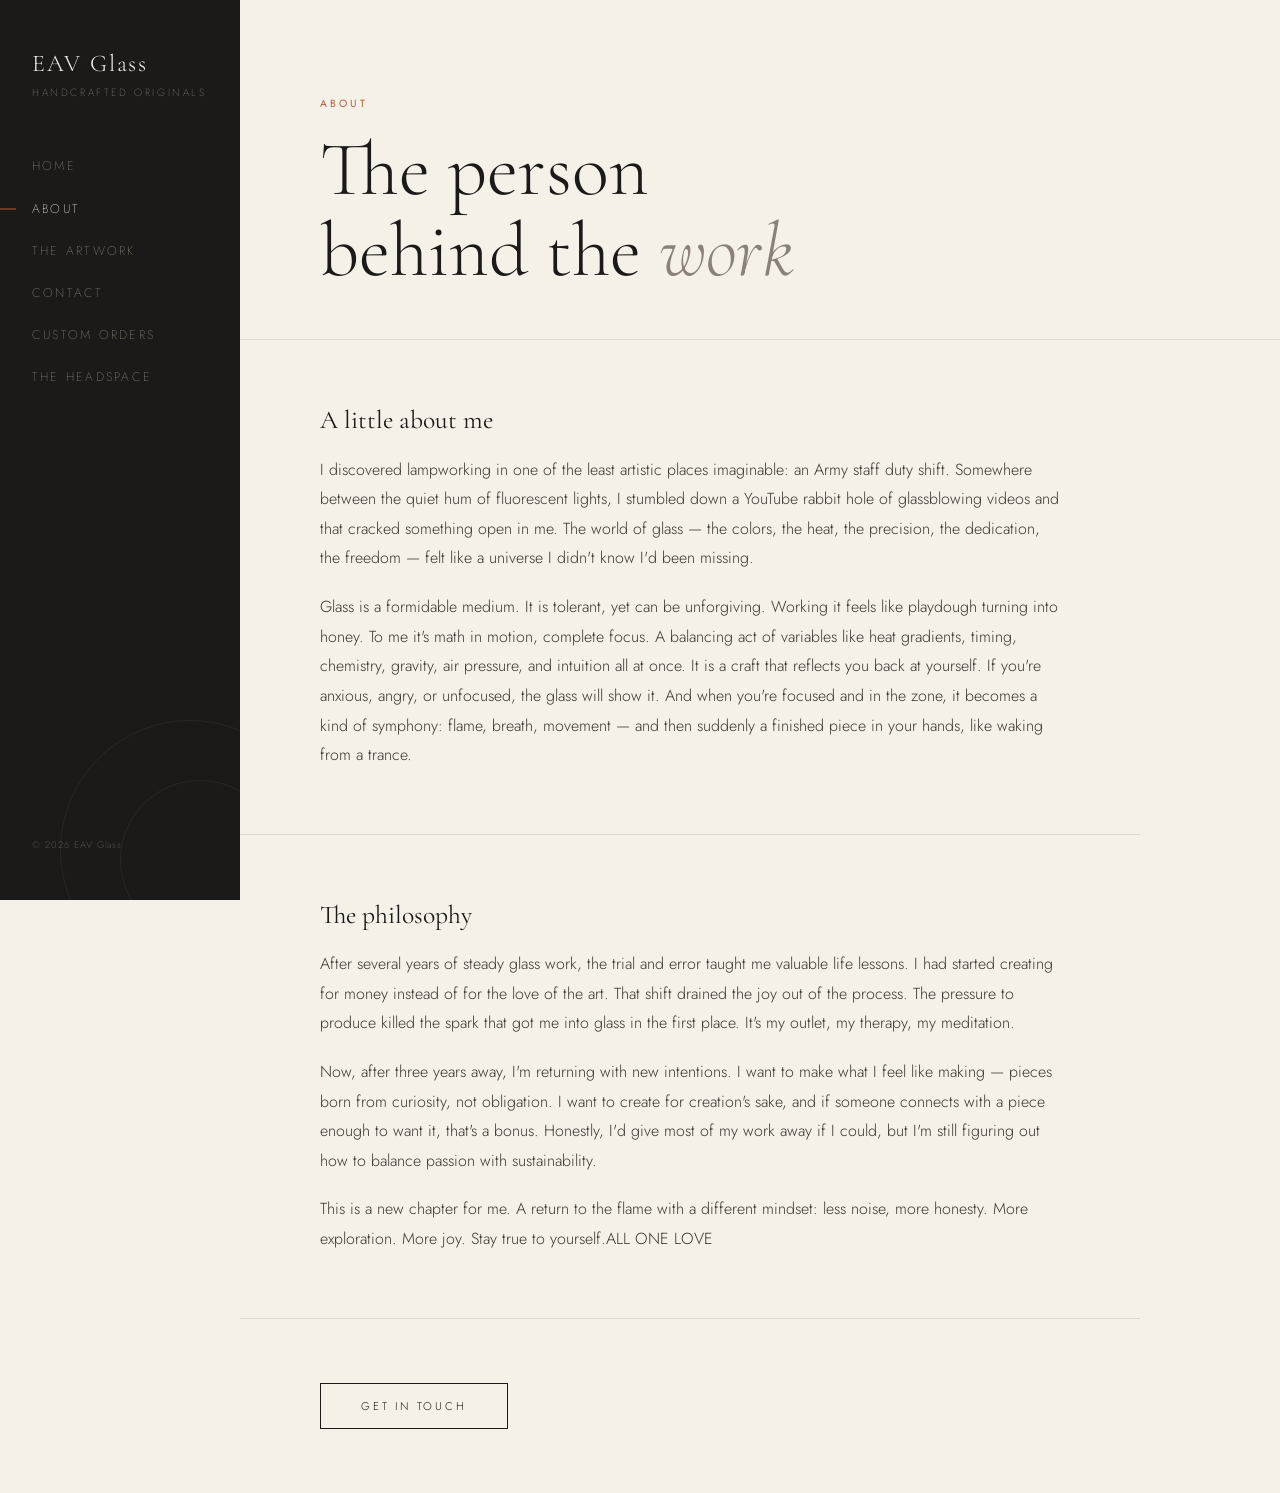
==== pages/about.html @ c484a0cb "key to the vault added" ====
<!DOCTYPE html>
<html lang="en">
<head>
  <!-- Google tag (gtag.js) -->
<script async src="https://www.googletagmanager.com/gtag/js?id=G-ZS3VT516W2"></script>
<script>
  window.dataLayer = window.dataLayer || [];
  function gtag(){dataLayer.push(arguments);}
  gtag('js', new Date());

  gtag('config', 'G-ZS3VT516W2');
</script>
  <meta charset="UTF-8" />
  <meta name="viewport" content="width=device-width, initial-scale=1.0" />
  <title>EAV Glass — About</title>
  <link rel="stylesheet" href="../assets/css/style.css" />
</head>
<body>

  <button id="hamburger" aria-label="Menu">
    <span></span><span></span><span></span>
  </button>
  <div id="nav-overlay"></div>

  <nav id="sidebar">
    <div class="nav-brand">
      <h1>EAV Glass</h1>
      <span>Handcrafted Originals</span>
    </div>
    <ul>
      <li><a href="../index.html">Home</a></li>
      <li><a href="about.html">About</a></li>
      <li><a href="artwork.html">The Artwork</a></li>
      <li><a href="contact.html">Contact</a></li>
      <li><a href="custom-orders.html">Custom Orders</a></li>
      <li><a href="headspace.html">The Headspace</a></li>
    </ul>
    <div class="nav-footer">&copy; 2026 EAV Glass</div>
  </nav>

  <main>
    <div class="page-hero">
      <p class="eyebrow">About</p>
      <h2>The person<br>behind the <em>work</em></h2>
    </div>

    <div class="content-section">
      <h3>A little about me</h3>
      <p>
        I discovered lampworking in one of the least artistic places imaginable: an Army staff duty shift. 
        Somewhere between the quiet hum of fluorescent lights, I stumbled down a YouTube rabbit hole of 
        glassblowing videos and that cracked something open in me. The world of glass — the colors, the heat, 
        the precision, the dedication, the freedom — felt like a universe I didn't know I'd been missing.
      </p>
      <p>
        Glass is a formidable medium. It is tolerant, yet can be unforgiving. Working it feels like 
        playdough turning into honey. To me it's math in motion, complete focus. A balancing act of 
        variables like heat gradients, timing, chemistry, gravity, air pressure, and intuition all at once. 
        It is a craft that reflects you back at yourself. If you're anxious, angry, or unfocused, the glass 
        will show it. And when you're focused and in the zone, it becomes a kind of symphony: flame, breath, 
        movement — and then suddenly a finished piece in your hands, like waking from a trance.
      </p>
    </div>

    <div class="content-section">
      <h3>The philosophy</h3>
      <p>
        After several years of steady glass work, the trial and error taught me valuable life lessons. 
        I had started creating for money instead of for the love of the art. That shift drained the joy 
        out of the process. The pressure to produce killed the spark that got me into glass in the first place. 
        It's my outlet, my therapy, my meditation.
      </p>
      <p>
        Now, after three years away, I'm returning with new intentions. I want to make what I feel like 
        making — pieces born from curiosity, not obligation. I want to create for creation's sake, and if 
        someone connects with a piece enough to want it, that's a bonus. Honestly, I'd give most of my work 
        away if I could, but I'm still figuring out how to balance passion with sustainability.
      </p>
      <p>
        This is a new chapter for me. A return to the flame with a different mindset: less noise, more 
        honesty. More exploration. More joy. Stay true to yourself.<a href="vault.html" style="color: inherit; text-decoration: none;">ALL ONE LOVE</a>
      </p>
    </div>

    <div class="content-section">
      <a href="contact.html" class="btn">Get in Touch</a>
    </div>
  </main>

  <script src="../assets/js/nav.js"></script>
</body>
</html>
---- assets/css/style.css ----
@import url('https://fonts.googleapis.com/css2?family=Cormorant+Garamond:ital,wght@0,300;0,400;0,600;1,300;1,400&family=Jost:wght@200;300;400&display=swap');

:root {
  --cream: #F5F0E8;
  --ink: #1C1A18;
  --warm-gray: #8A8278;
  --rust: #B85C38;
  --light-line: #DDD8CF;
  --nav-width: 240px;
}

*, *::before, *::after {
  box-sizing: border-box;
  margin: 0;
  padding: 0;
}

html { scroll-behavior: smooth; }

body {
  font-family: 'Jost', sans-serif;
  font-weight: 300;
  background: var(--cream);
  color: var(--ink);
  min-height: 100vh;
  display: flex;
}

/* ── SIDEBAR NAV ── */
nav#sidebar {
  position: fixed;
  top: 0;
  left: 0;
  width: var(--nav-width);
  height: 100vh;
  background: var(--ink);
  display: flex;
  flex-direction: column;
  padding: 3rem 2rem;
  z-index: 100;
  overflow: hidden;
}

nav#sidebar::before {
  content: '';
  position: absolute;
  bottom: -80px;
  right: -80px;
  width: 260px;
  height: 260px;
  border-radius: 50%;
  border: 1px solid rgba(255,255,255,0.06);
  pointer-events: none;
}
nav#sidebar::after {
  content: '';
  position: absolute;
  bottom: -40px;
  right: -40px;
  width: 160px;
  height: 160px;
  border-radius: 50%;
  border: 1px solid rgba(255,255,255,0.06);
  pointer-events: none;
}

.nav-brand {
  margin-bottom: 3rem;
}
.nav-brand h1 {
  font-family: 'Cormorant Garamond', serif;
  font-weight: 300;
  font-size: 1.5rem;
  color: var(--cream);
  letter-spacing: 0.08em;
  line-height: 1.3;
}
.nav-brand span {
  display: block;
  font-family: 'Jost', sans-serif;
  font-weight: 200;
  font-size: 0.65rem;
  color: var(--warm-gray);
  letter-spacing: 0.25em;
  text-transform: uppercase;
  margin-top: 0.35rem;
}

nav#sidebar ul {
  list-style: none;
  flex: 1;
}
nav#sidebar ul li {
  margin-bottom: 0.25rem;
}
nav#sidebar ul li a {
  display: block;
  font-family: 'Jost', sans-serif;
  font-weight: 200;
  font-size: 0.78rem;
  letter-spacing: 0.18em;
  text-transform: uppercase;
  color: var(--warm-gray);
  text-decoration: none;
  padding: 0.6rem 0;
  border-bottom: 1px solid transparent;
  transition: color 0.25s, border-color 0.25s;
  position: relative;
}
nav#sidebar ul li a::before {
  content: '';
  position: absolute;
  left: -2rem;
  top: 50%;
  transform: translateY(-50%);
  width: 0;
  height: 1px;
  background: var(--rust);
  transition: width 0.25s;
}
nav#sidebar ul li a:hover,
nav#sidebar ul li a.active {
  color: var(--cream);
}
nav#sidebar ul li a:hover::before,
nav#sidebar ul li a.active::before {
  width: 1rem;
}

.nav-footer {
  font-size: 0.6rem;
  color: rgba(138,130,120,0.5);
  letter-spacing: 0.1em;
}

/* ── MOBILE HAMBURGER ── */
#hamburger {
  display: none;
  position: fixed;
  top: 1.2rem;
  right: 1.2rem;
  z-index: 200;
  background: var(--ink);
  border: none;
  cursor: pointer;
  padding: 0.6rem;
  flex-direction: column;
  gap: 5px;
}
#hamburger span {
  display: block;
  width: 24px;
  height: 1.5px;
  background: var(--cream);
  transition: all 0.3s;
}
#nav-overlay {
  display: none;
  position: fixed;
  inset: 0;
  background: rgba(0,0,0,0.5);
  z-index: 99;
}

/* ── MAIN CONTENT ── */
main {
  margin-left: var(--nav-width);
  flex: 1;
  min-height: 100vh;
}

/* ── PAGE HERO ── */
.page-hero {
  padding: 6rem 5rem 3rem;
  border-bottom: 1px solid var(--light-line);
  position: relative;
}
.page-hero .eyebrow {
  font-size: 0.65rem;
  letter-spacing: 0.3em;
  text-transform: uppercase;
  color: var(--rust);
  margin-bottom: 1.2rem;
  font-weight: 400;
}
.page-hero h2 {
  font-family: 'Cormorant Garamond', serif;
  font-weight: 300;
  font-size: clamp(2.8rem, 6vw, 5rem);
  line-height: 1.05;
  color: var(--ink);
  max-width: 700px;
}
.page-hero h2 em {
  font-style: italic;
  color: var(--warm-gray);
}

/* ── CONTENT SECTIONS ── */
.content-section {
  padding: 4rem 5rem;
  border-bottom: 1px solid var(--light-line);
  max-width: 900px;
}
.content-section:last-child {
  border-bottom: none;
}
.content-section p {
  font-size: 1rem;
  line-height: 1.85;
  color: #3A3631;
  margin-bottom: 1.2rem;
}
.content-section p:last-child { margin-bottom: 0; }

.content-section h3 {
  font-family: 'Cormorant Garamond', serif;
  font-weight: 400;
  font-size: 1.6rem;
  margin-bottom: 1.2rem;
  color: var(--ink);
}

/* ── GRID CARDS ── */
.card-grid {
  display: grid;
  grid-template-columns: repeat(auto-fill, minmax(260px, 1fr));
  gap: 1.5px;
  background: var(--light-line);
  margin: 0;
}
.card {
  background: var(--cream);
  padding: 2.5rem 2rem;
  transition: background 0.2s;
}
.card:hover { background: #EDE8DF; }
.card .card-label {
  font-size: 0.6rem;
  letter-spacing: 0.3em;
  text-transform: uppercase;
  color: var(--rust);
  margin-bottom: 0.8rem;
}
.card h4 {
  font-family: 'Cormorant Garamond', serif;
  font-weight: 400;
  font-size: 1.3rem;
  margin-bottom: 0.6rem;
}
.card p {
  font-size: 0.82rem;
  color: var(--warm-gray);
  line-height: 1.6;
}

/* ── ARTWORK PLACEHOLDER ── */
.artwork-placeholder {
  aspect-ratio: 3/4;
  background: var(--light-line);
  display: flex;
  align-items: center;
  justify-content: center;
  font-size: 0.65rem;
  letter-spacing: 0.2em;
  text-transform: uppercase;
  color: var(--warm-gray);
  position: relative;
  overflow: hidden;
}
.artwork-placeholder::before {
  content: '';
  position: absolute;
  inset: 12px;
  border: 1px solid rgba(138,130,120,0.3);
}

/* ── FORM ── */
.form-group {
  margin-bottom: 1.8rem;
}
.form-group label {
  display: block;
  font-size: 0.65rem;
  letter-spacing: 0.25em;
  text-transform: uppercase;
  color: var(--warm-gray);
  margin-bottom: 0.5rem;
}
.form-group input,
.form-group textarea,
.form-group select {
  width: 100%;
  background: transparent;
  border: none;
  border-bottom: 1px solid var(--light-line);
  padding: 0.6rem 0;
  font-family: 'Jost', sans-serif;
  font-weight: 300;
  font-size: 0.95rem;
  color: var(--ink);
  outline: none;
  transition: border-color 0.2s;
}
.form-group input:focus,
.form-group textarea:focus,
.form-group select:focus {
  border-color: var(--rust);
}
.form-group textarea {
  resize: vertical;
  min-height: 120px;
}
.form-group select option { background: var(--cream); }

.btn {
  display: inline-block;
  font-family: 'Jost', sans-serif;
  font-weight: 300;
  font-size: 0.7rem;
  letter-spacing: 0.25em;
  text-transform: uppercase;
  padding: 0.9rem 2.5rem;
  border: 1px solid var(--ink);
  background: transparent;
  color: var(--ink);
  cursor: pointer;
  transition: background 0.2s, color 0.2s;
  text-decoration: none;
}
.btn:hover {
  background: var(--ink);
  color: var(--cream);
}
.btn-rust {
  border-color: var(--rust);
  color: var(--rust);
}
.btn-rust:hover {
  background: var(--rust);
  color: var(--cream);
}

/* ── DIVIDER LINE ── */
.thin-line {
  height: 1px;
  background: var(--light-line);
  margin: 2rem 0;
}

/* ── PAGE TRANSITIONS ── */
main { animation: fadeIn 0.4s ease; }
@keyframes fadeIn {
  from { opacity: 0; transform: translateY(8px); }
  to   { opacity: 1; transform: translateY(0); }
}

/* ── RESPONSIVE ── */
@media (max-width: 768px) {
  nav#sidebar {
    transform: translateX(-100%);
    transition: transform 0.3s ease;
  }
  nav#sidebar.open {
    transform: translateX(0);
  }
  #hamburger { display: flex; }
  #nav-overlay.visible { display: block; }
  main { margin-left: 0; }
  .page-hero { padding: 5rem 1.5rem 2.5rem; }
  .content-section { padding: 2.5rem 1.5rem; }
}
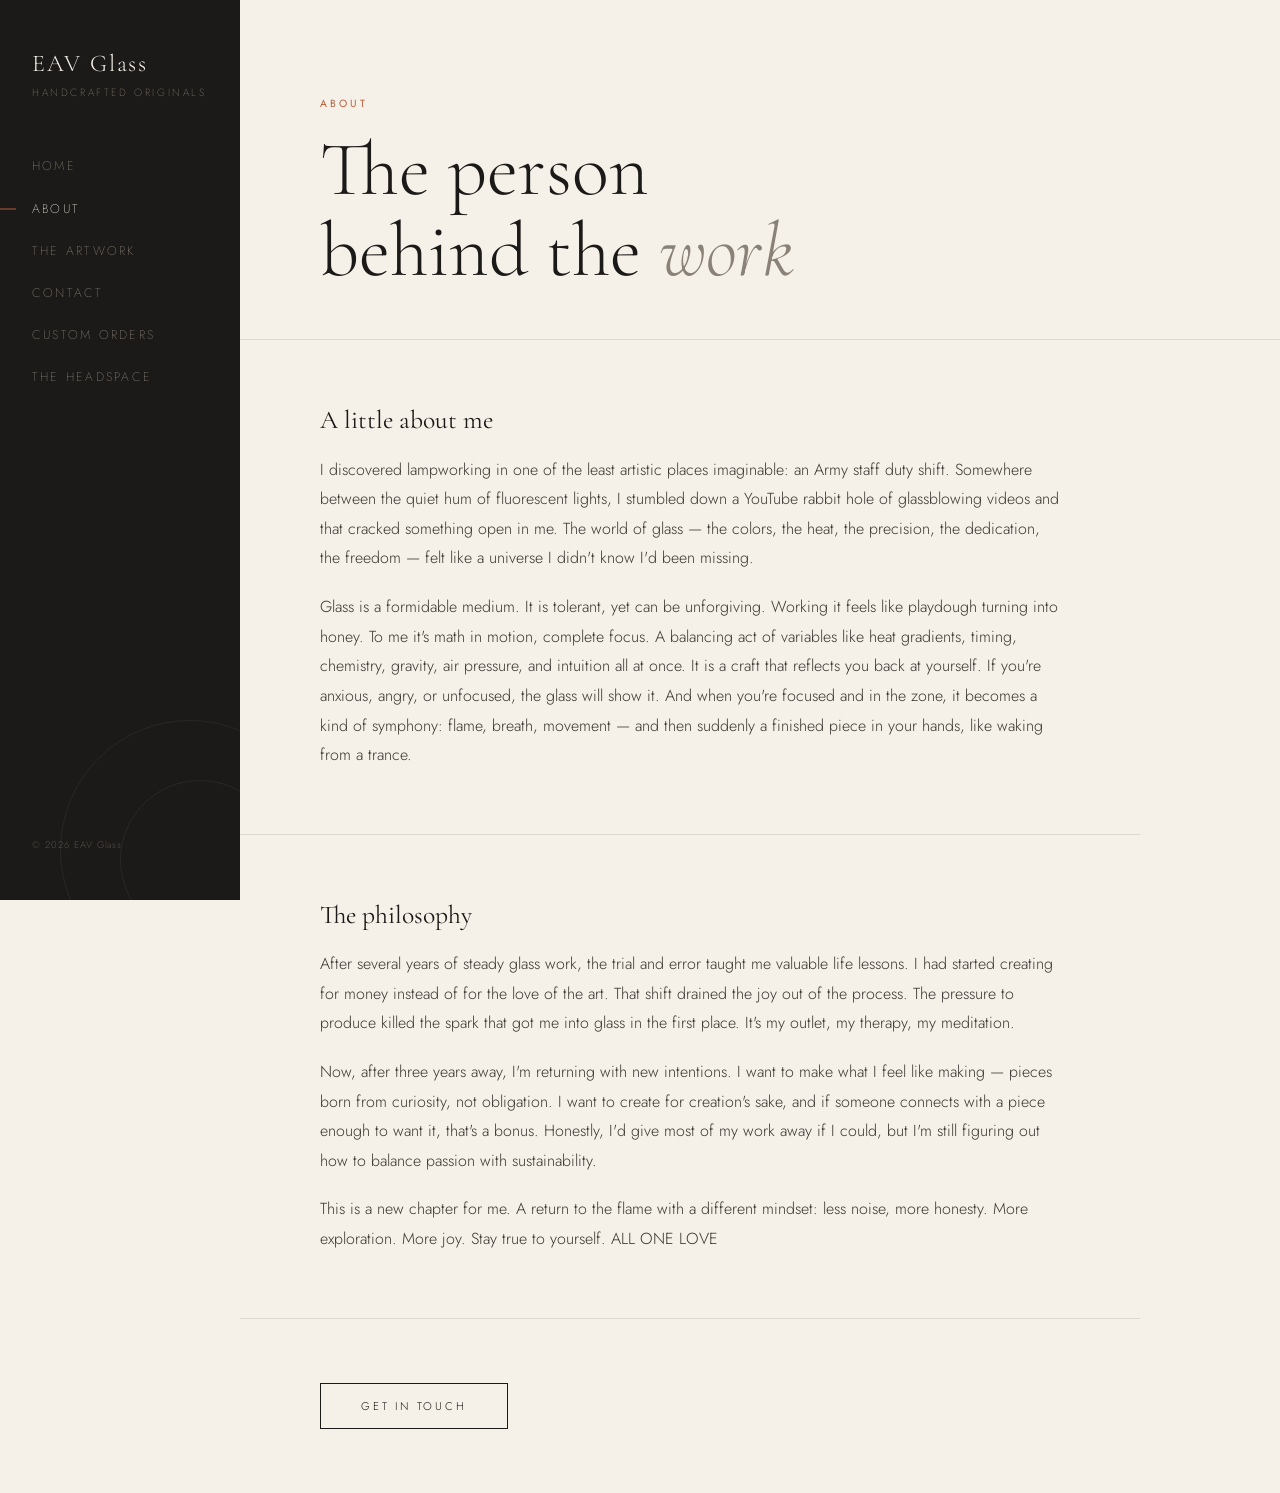
==== commit 315d90db: "key to the vault added spacing" ====
--- a/pages/about.html
+++ b/pages/about.html
@@ -78,7 +78,7 @@
       </p>
       <p>
         This is a new chapter for me. A return to the flame with a different mindset: less noise, more 
-        honesty. More exploration. More joy. Stay true to yourself.<a href="vault.html" style="color: inherit; text-decoration: none;">ALL ONE LOVE</a>
+        honesty. More exploration. More joy. Stay true to yourself.<a href="vault.html" style="color: inherit; text-decoration: none;"> ALL ONE LOVE</a>
       </p>
     </div>
 
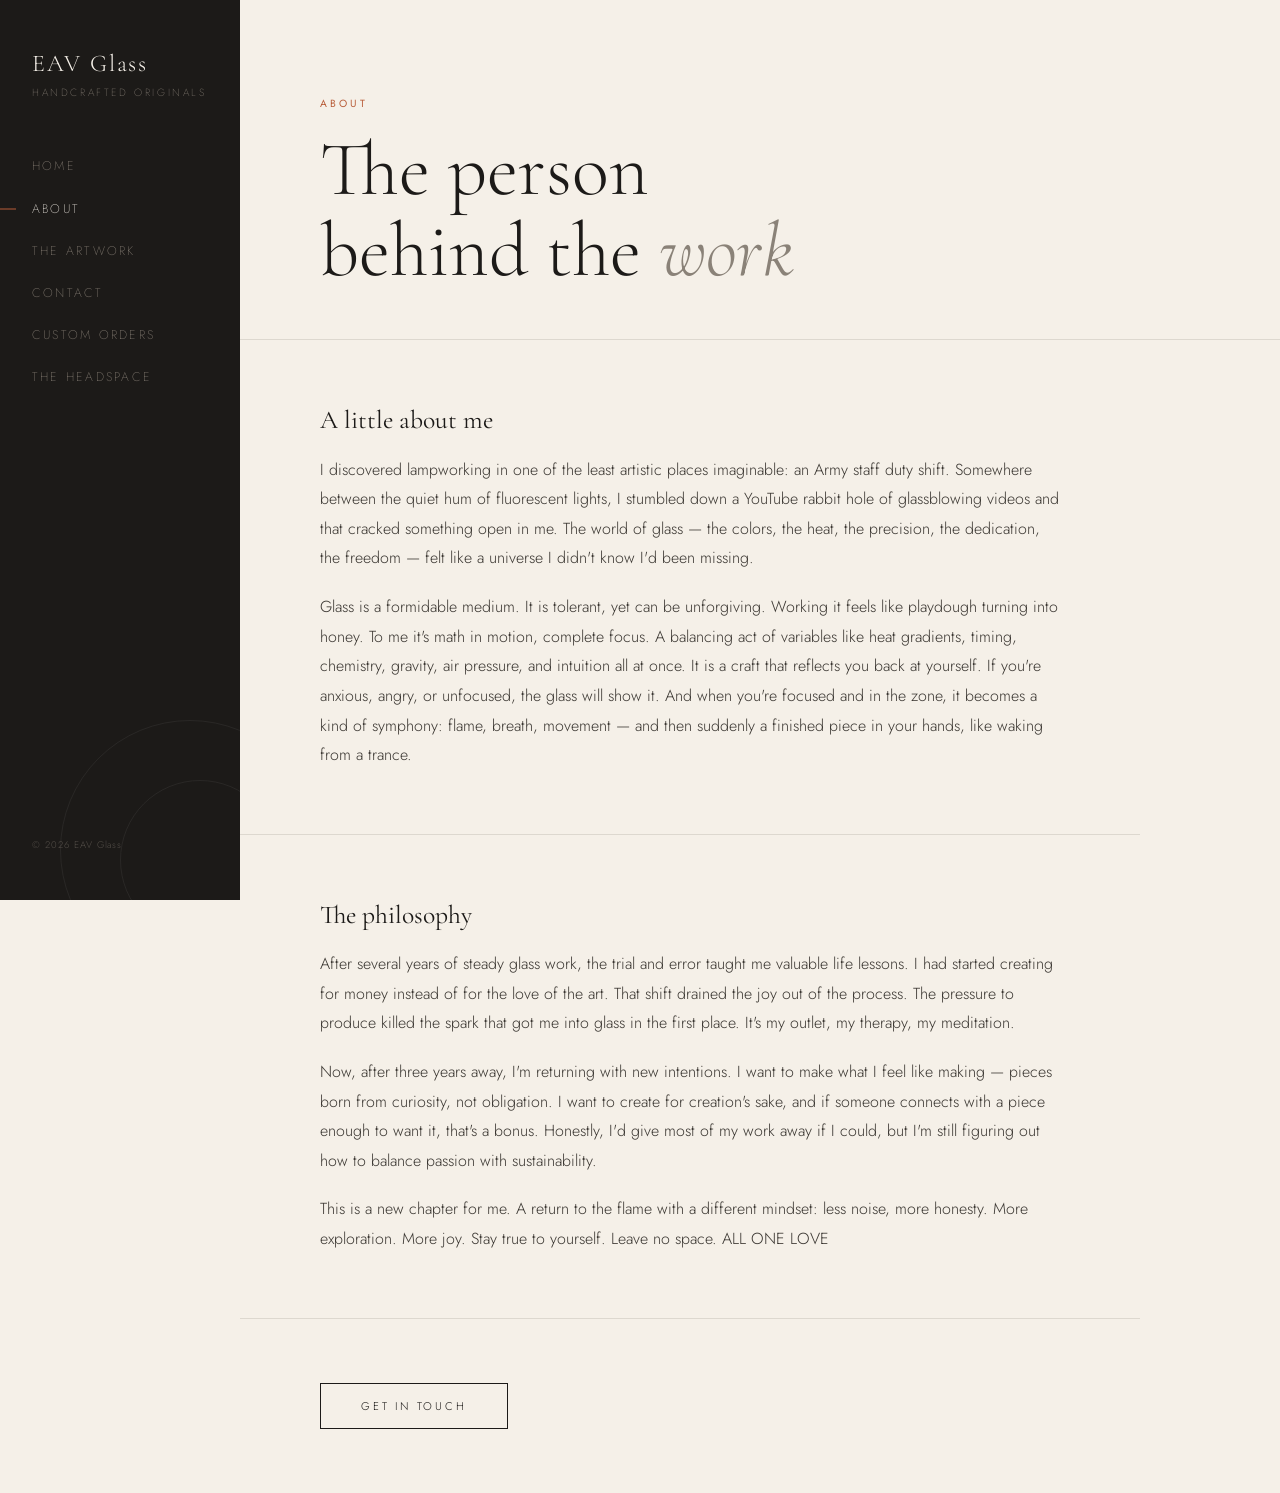
==== commit c430c2c6: "final updates to clue for link" ====
--- a/pages/about.html
+++ b/pages/about.html
@@ -78,7 +78,7 @@
       </p>
       <p>
         This is a new chapter for me. A return to the flame with a different mindset: less noise, more 
-        honesty. More exploration. More joy. Stay true to yourself.<a href="vault.html" style="color: inherit; text-decoration: none;"> ALL ONE LOVE</a>
+        honesty. More exploration. More joy. Stay true to yourself. Leave no space. <a href="vault.html" style="color: inherit; text-decoration: none;"> ALL ONE LOVE</a>
       </p>
     </div>
 
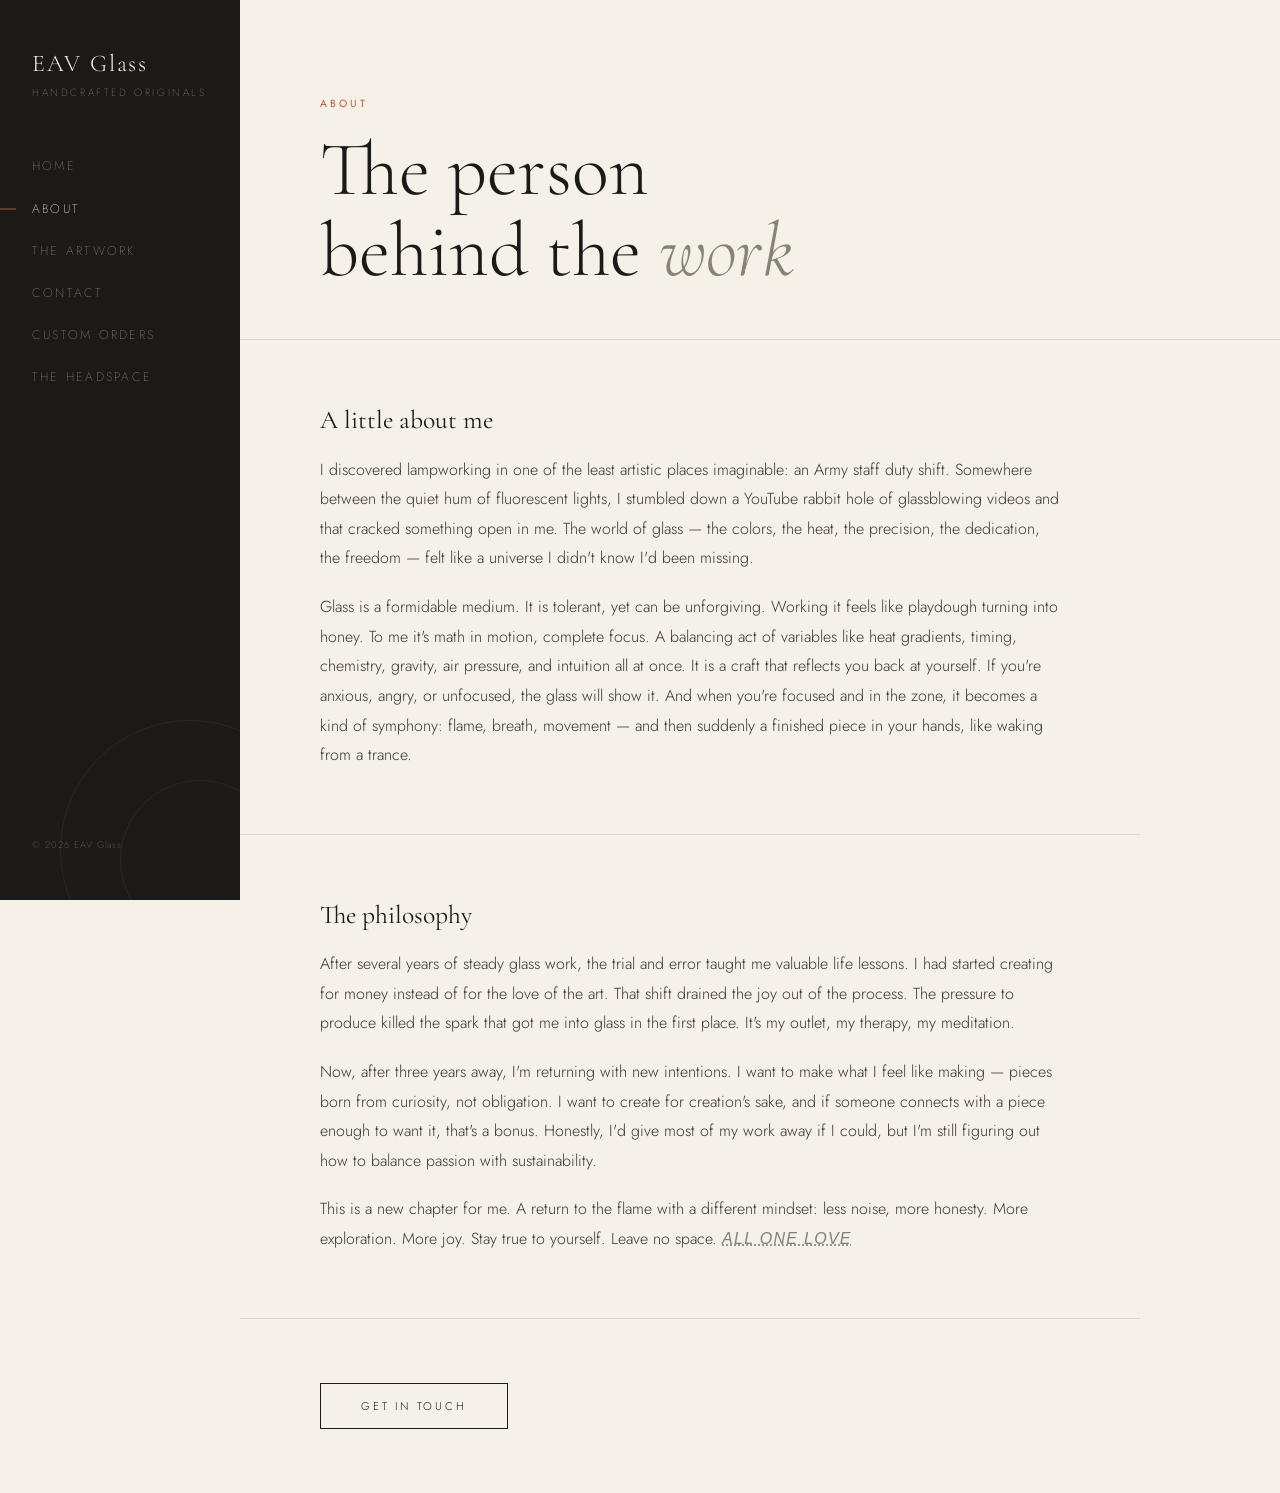
==== commit e815e352: "updated easter egg button to make more visible" ====
--- a/pages/about.html
+++ b/pages/about.html
@@ -78,7 +78,7 @@
       </p>
       <p>
         This is a new chapter for me. A return to the flame with a different mindset: less noise, more 
-        honesty. More exploration. More joy. Stay true to yourself. Leave no space. <a href="vault.html" style="color: inherit; text-decoration: none;"> ALL ONE LOVE</a>
+        honesty. More exploration. More joy. Stay true to yourself. Leave no space. <a href="vault.html" style="color: inherit; text-decoration: underline dotted; opacity: 0.6; letter-spacing: 0.08em; font-style: italic;">ALL ONE LOVE</a>
       </p>
     </div>
 
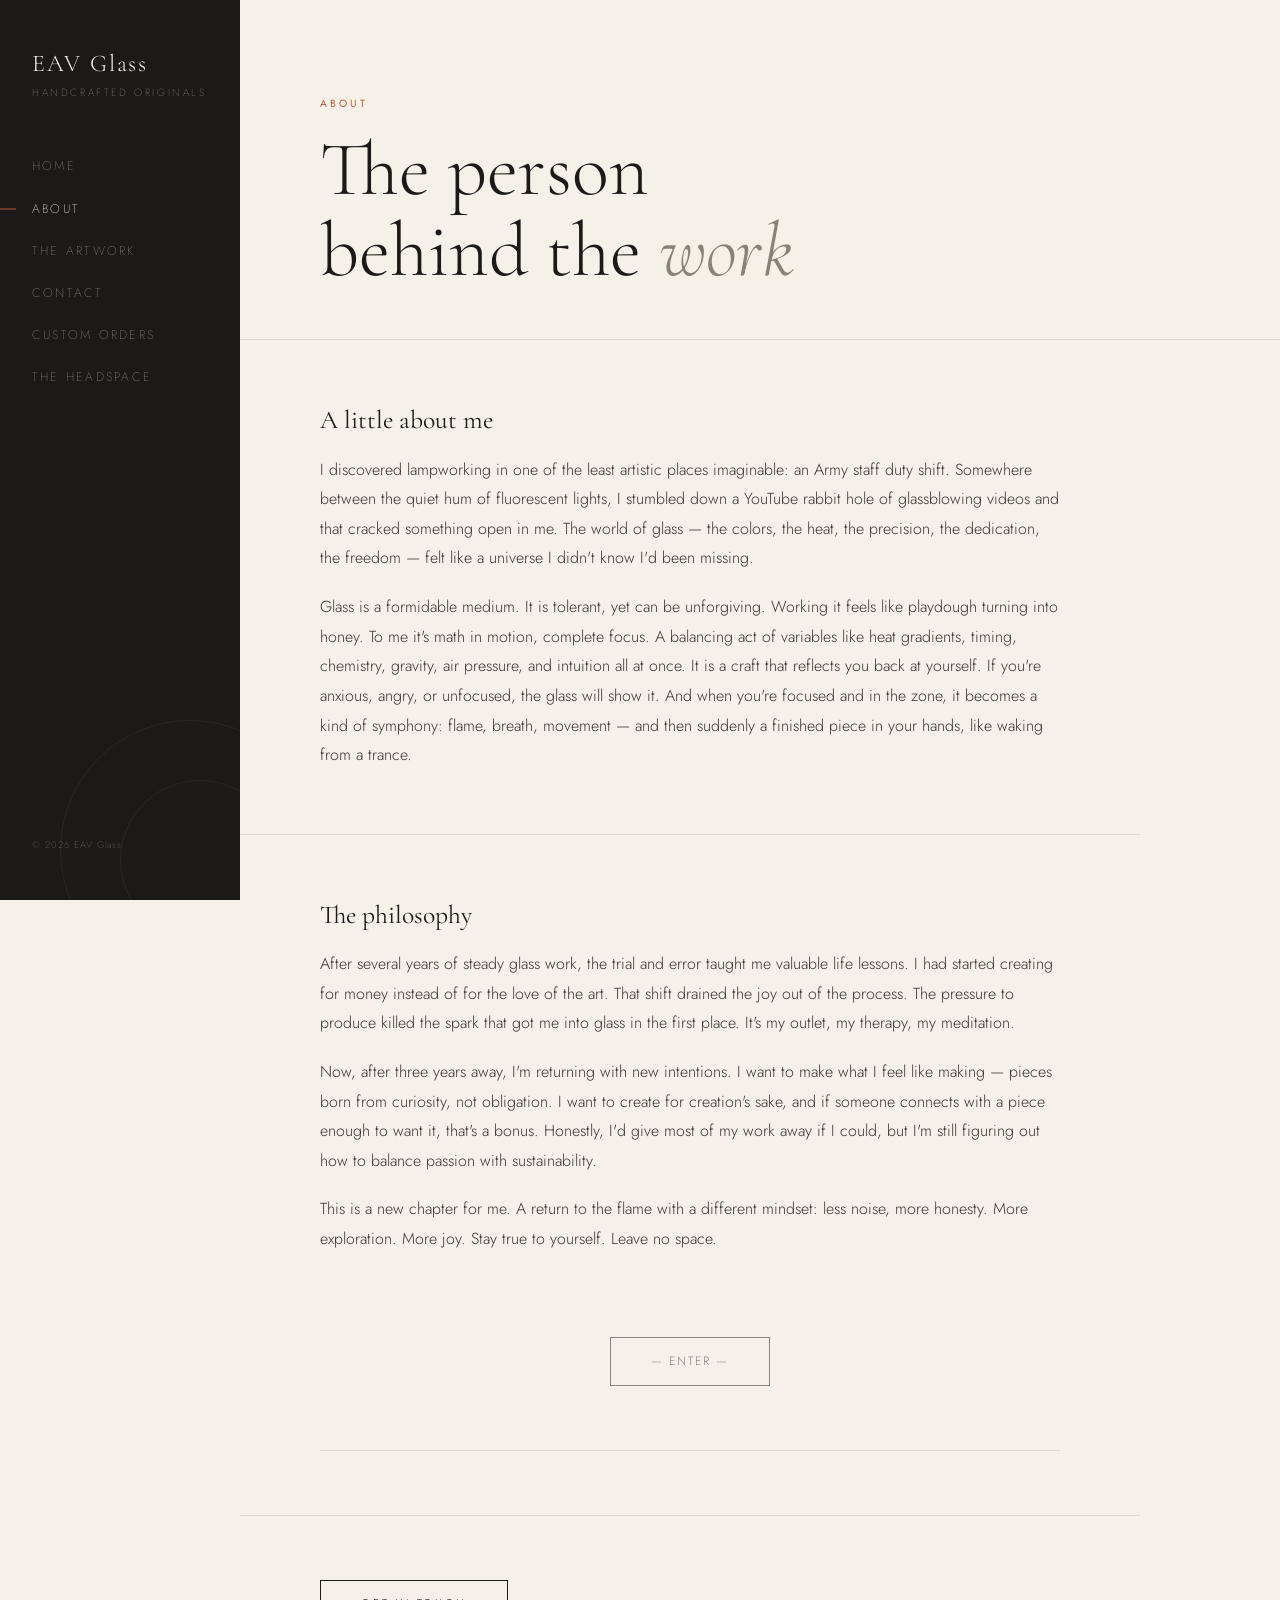
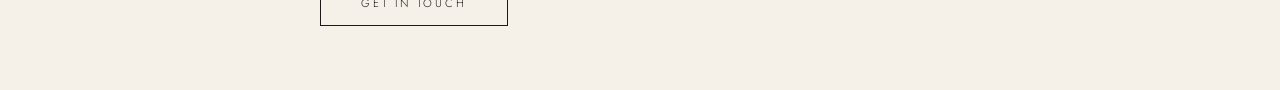
==== commit 3e1bcbed: "updated easter egg button to make more visible" ====
--- a/pages/about.html
+++ b/pages/about.html
@@ -78,7 +78,9 @@
       </p>
       <p>
         This is a new chapter for me. A return to the flame with a different mindset: less noise, more 
-        honesty. More exploration. More joy. Stay true to yourself. Leave no space. <a href="vault.html" style="color: inherit; text-decoration: underline dotted; opacity: 0.6; letter-spacing: 0.08em; font-style: italic;">ALL ONE LOVE</a>
+        honesty. More exploration. More joy. Stay true to yourself. Leave no space.<div class="content-section" style="text-align: center;">
+  <a href="vault.html" class="btn" style="background: transparent; border: 1px solid currentColor; opacity: 0.5; letter-spacing: 0.15em; font-size: 0.75rem;">— ENTER —</a>
+</div>
       </p>
     </div>
 
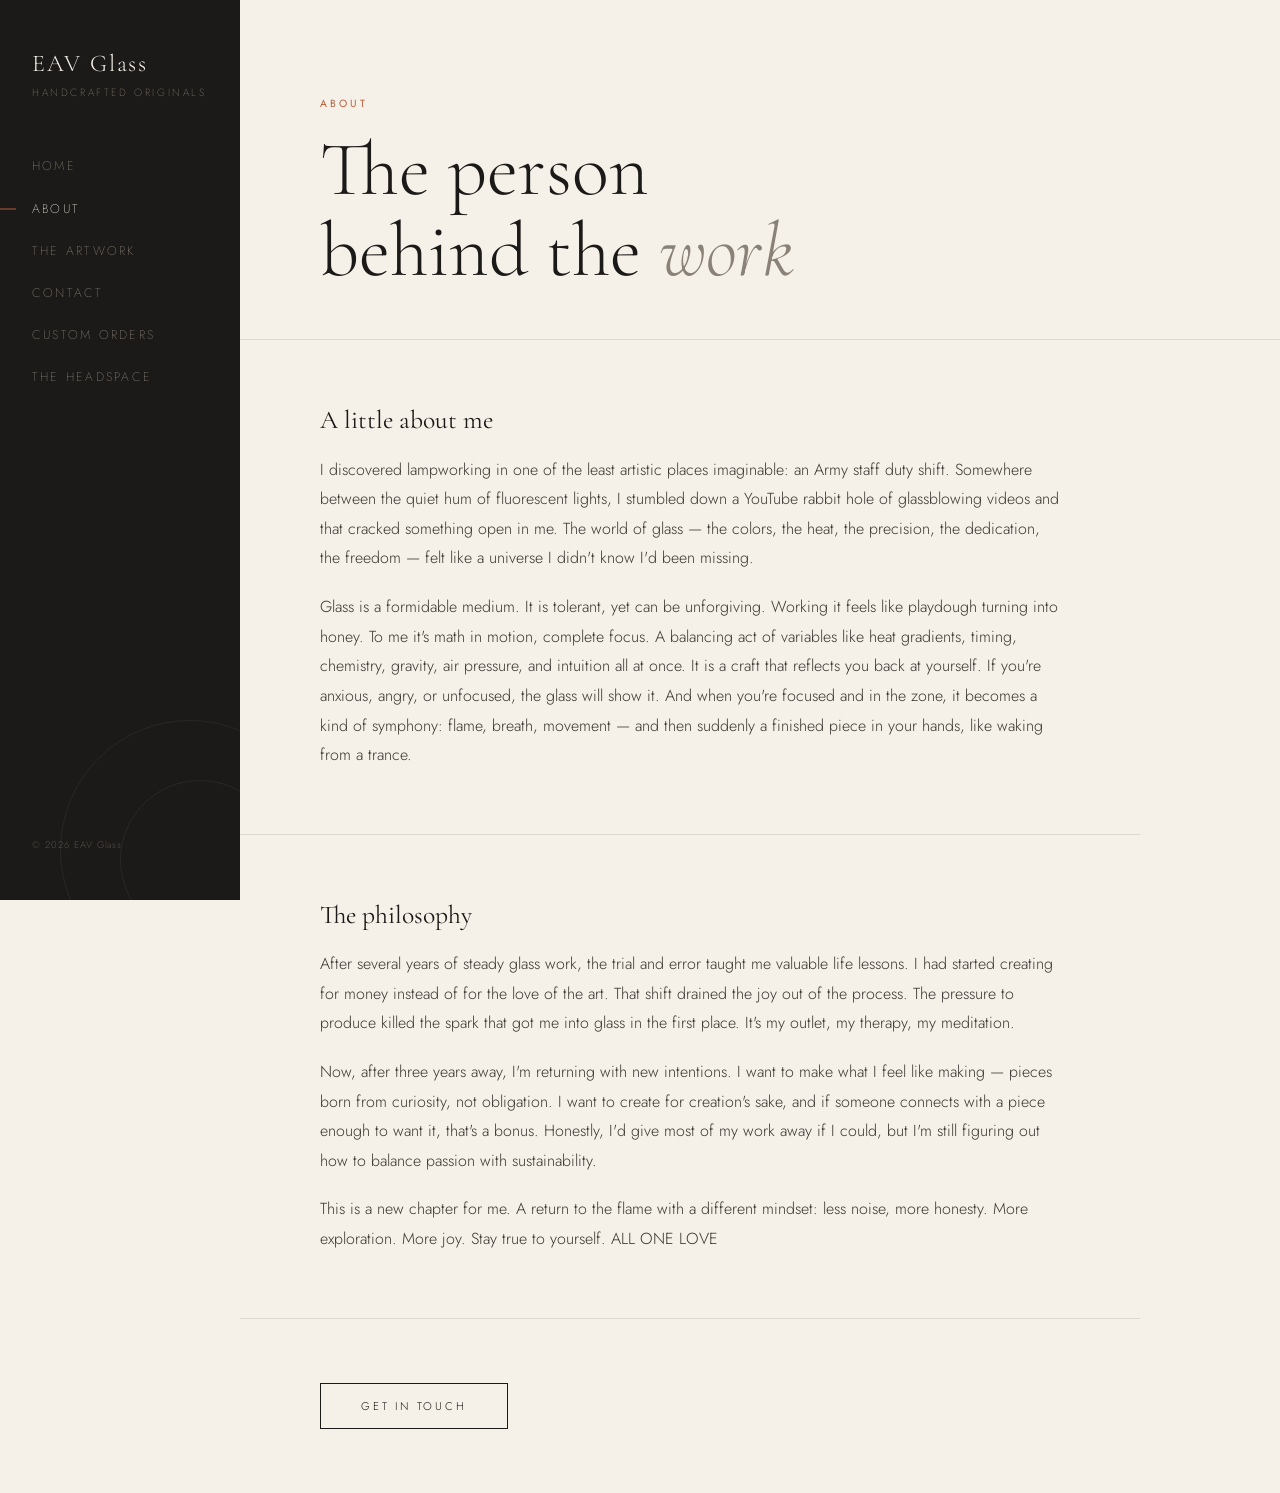
==== commit 1b118d8c: "updated easter egg again returned to original" ====
--- a/pages/about.html
+++ b/pages/about.html
@@ -78,10 +78,7 @@
       </p>
       <p>
         This is a new chapter for me. A return to the flame with a different mindset: less noise, more 
-        honesty. More exploration. More joy. Stay true to yourself. Leave no space.<div class="content-section" style="text-align: center;">
-  <a href="vault.html" class="btn" style="background: transparent; border: 1px solid currentColor; opacity: 0.5; letter-spacing: 0.15em; font-size: 0.75rem;">— ENTER —</a>
-</div>
-      </p>
+        honesty. More exploration. More joy. Stay true to yourself. <a href="vault.html" style="color: inherit; text-decoration: none;"> ALL ONE LOVE</a>
     </div>
 
     <div class="content-section">
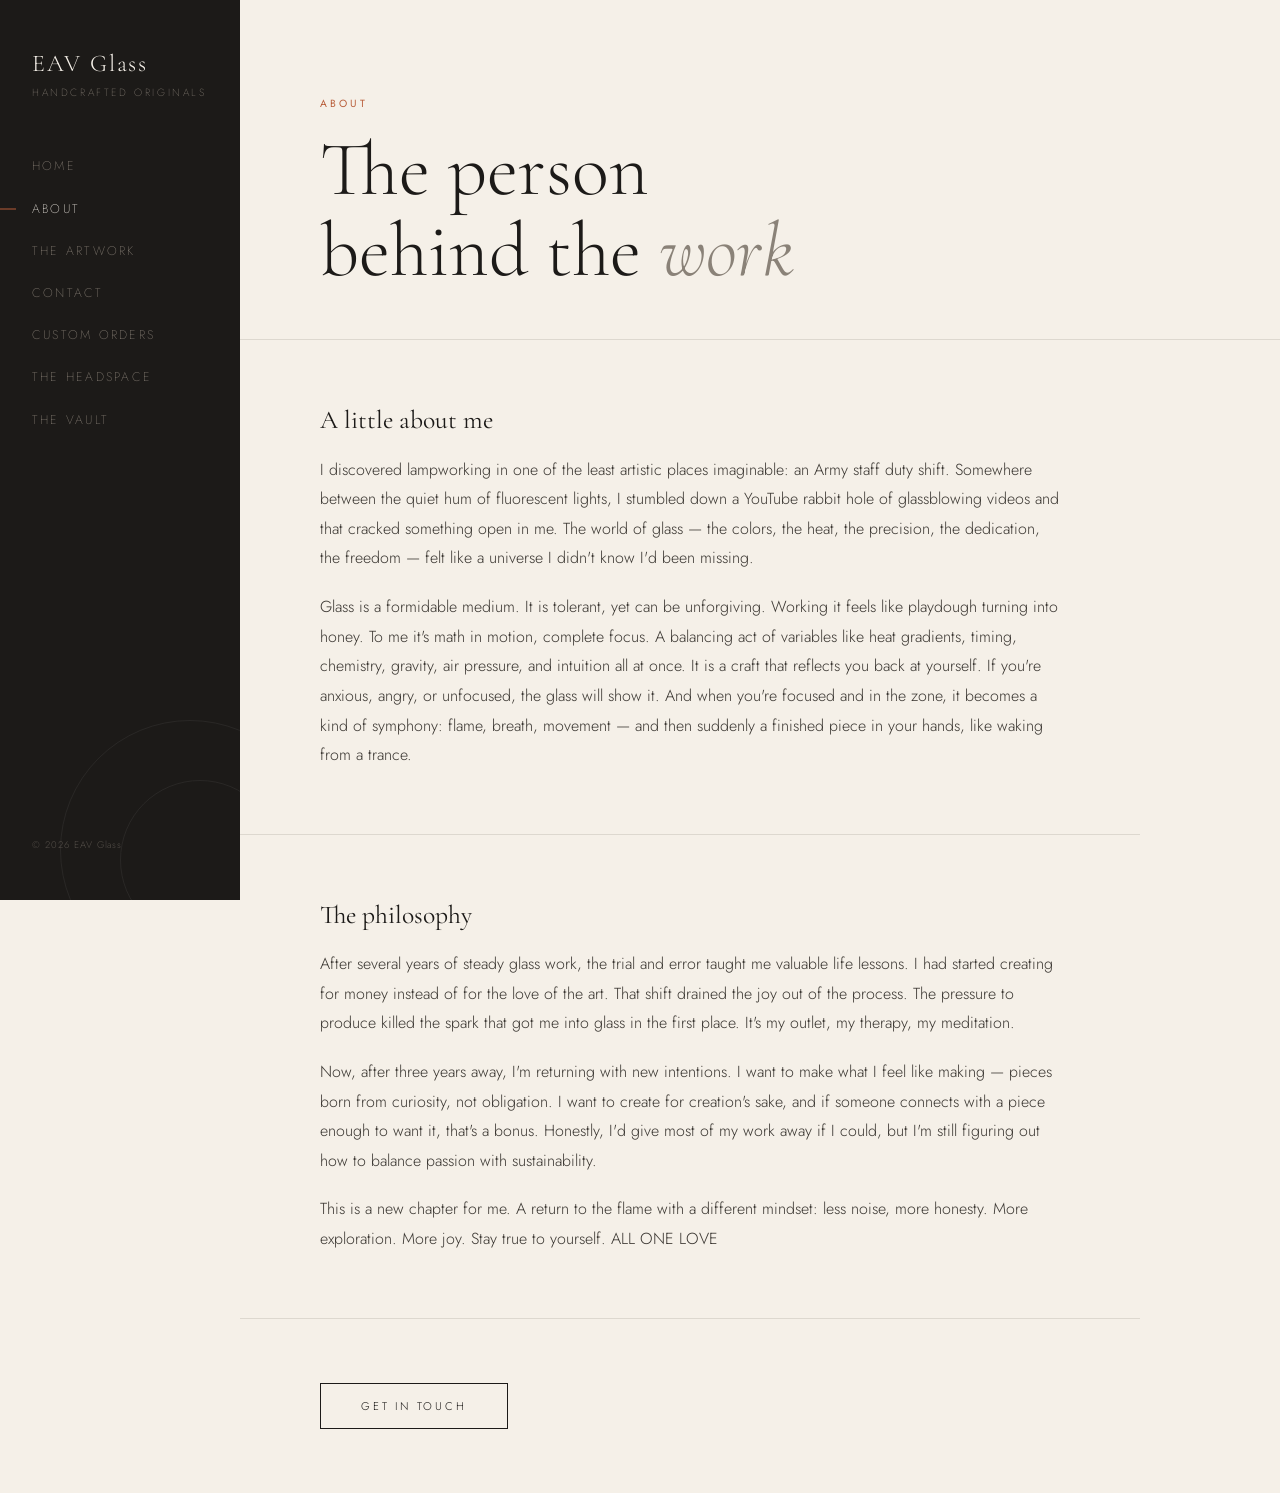
==== commit 835ebc56: "added The vault page instead of hidden easter egg" ====
--- a/pages/about.html
+++ b/pages/about.html
@@ -34,6 +34,7 @@
       <li><a href="contact.html">Contact</a></li>
       <li><a href="custom-orders.html">Custom Orders</a></li>
       <li><a href="headspace.html">The Headspace</a></li>
+      <li><a href="vault.html">The Vault</a></li>
     </ul>
     <div class="nav-footer">&copy; 2026 EAV Glass</div>
   </nav>
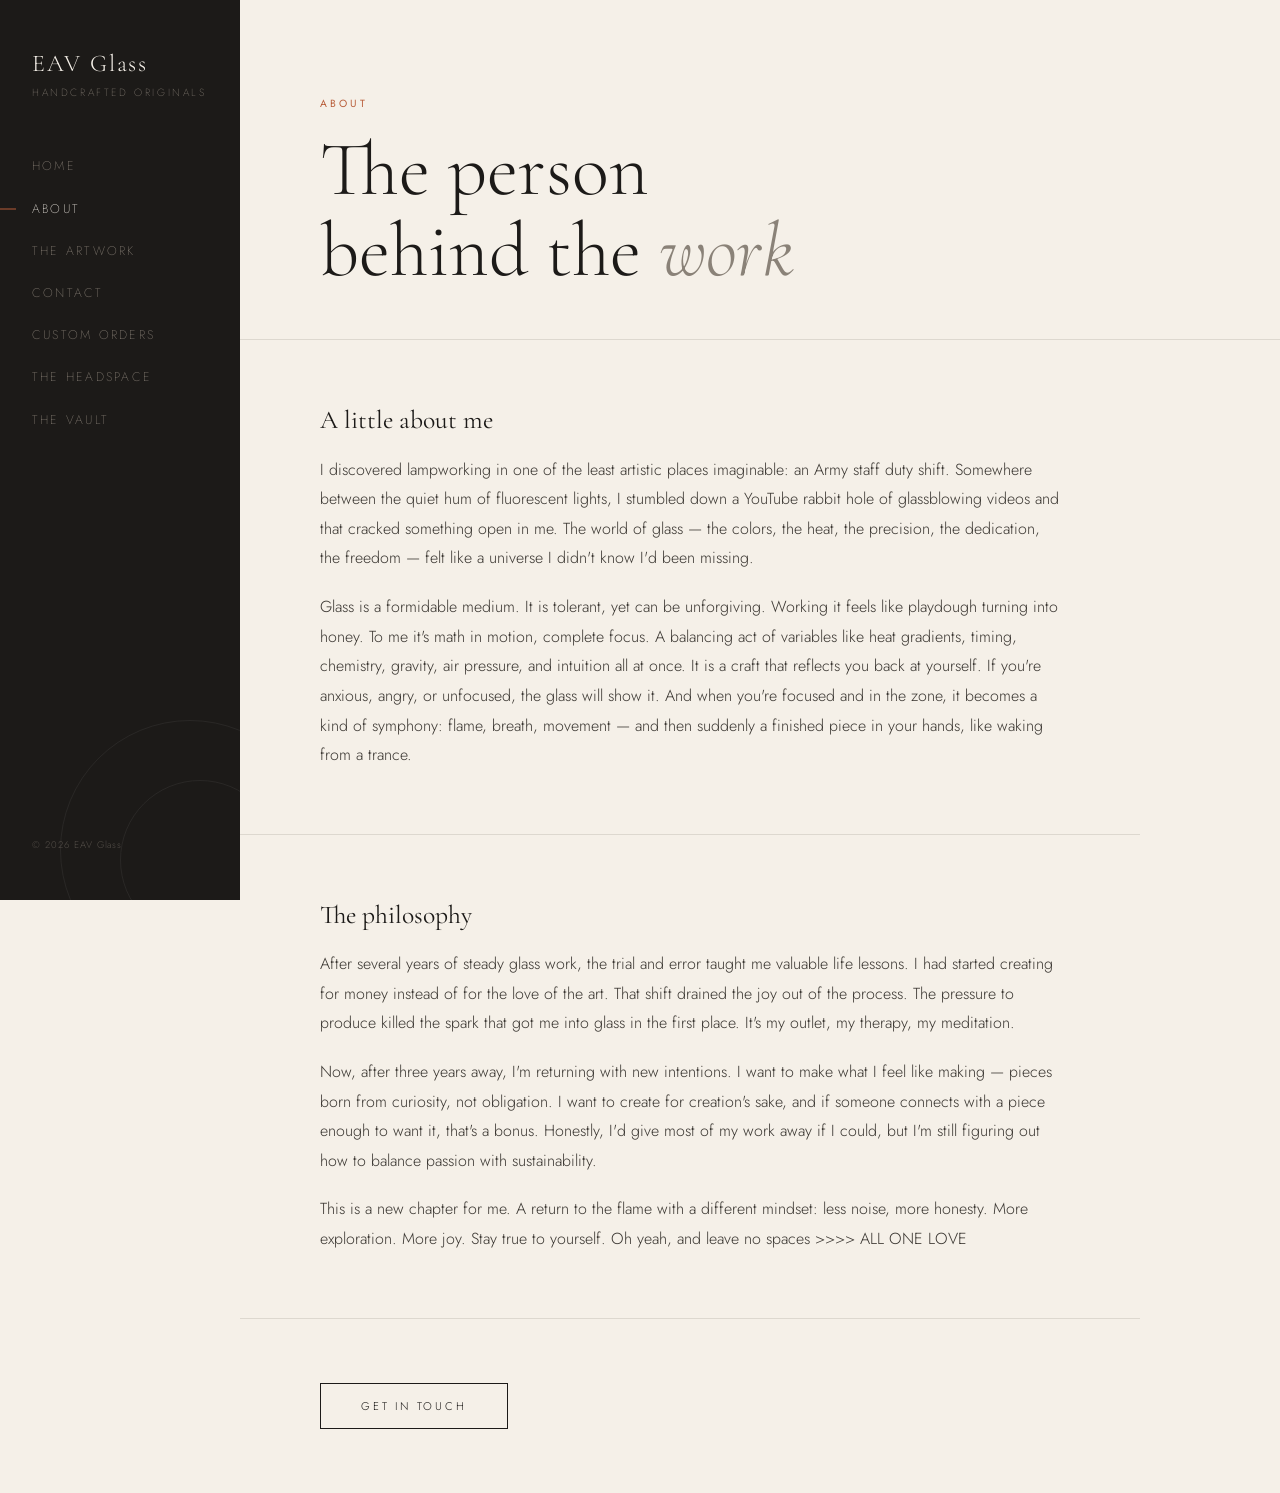
==== commit 69968e18: "revised Vault page" ====
--- a/pages/about.html
+++ b/pages/about.html
@@ -79,7 +79,7 @@
       </p>
       <p>
         This is a new chapter for me. A return to the flame with a different mindset: less noise, more 
-        honesty. More exploration. More joy. Stay true to yourself. <a href="vault.html" style="color: inherit; text-decoration: none;"> ALL ONE LOVE</a>
+        honesty. More exploration. More joy. Stay true to yourself. Oh yeah, and leave no spaces >>>> <a href="vault.html" style="color: inherit; text-decoration: none;"> ALL ONE LOVE</a>
     </div>
 
     <div class="content-section">
